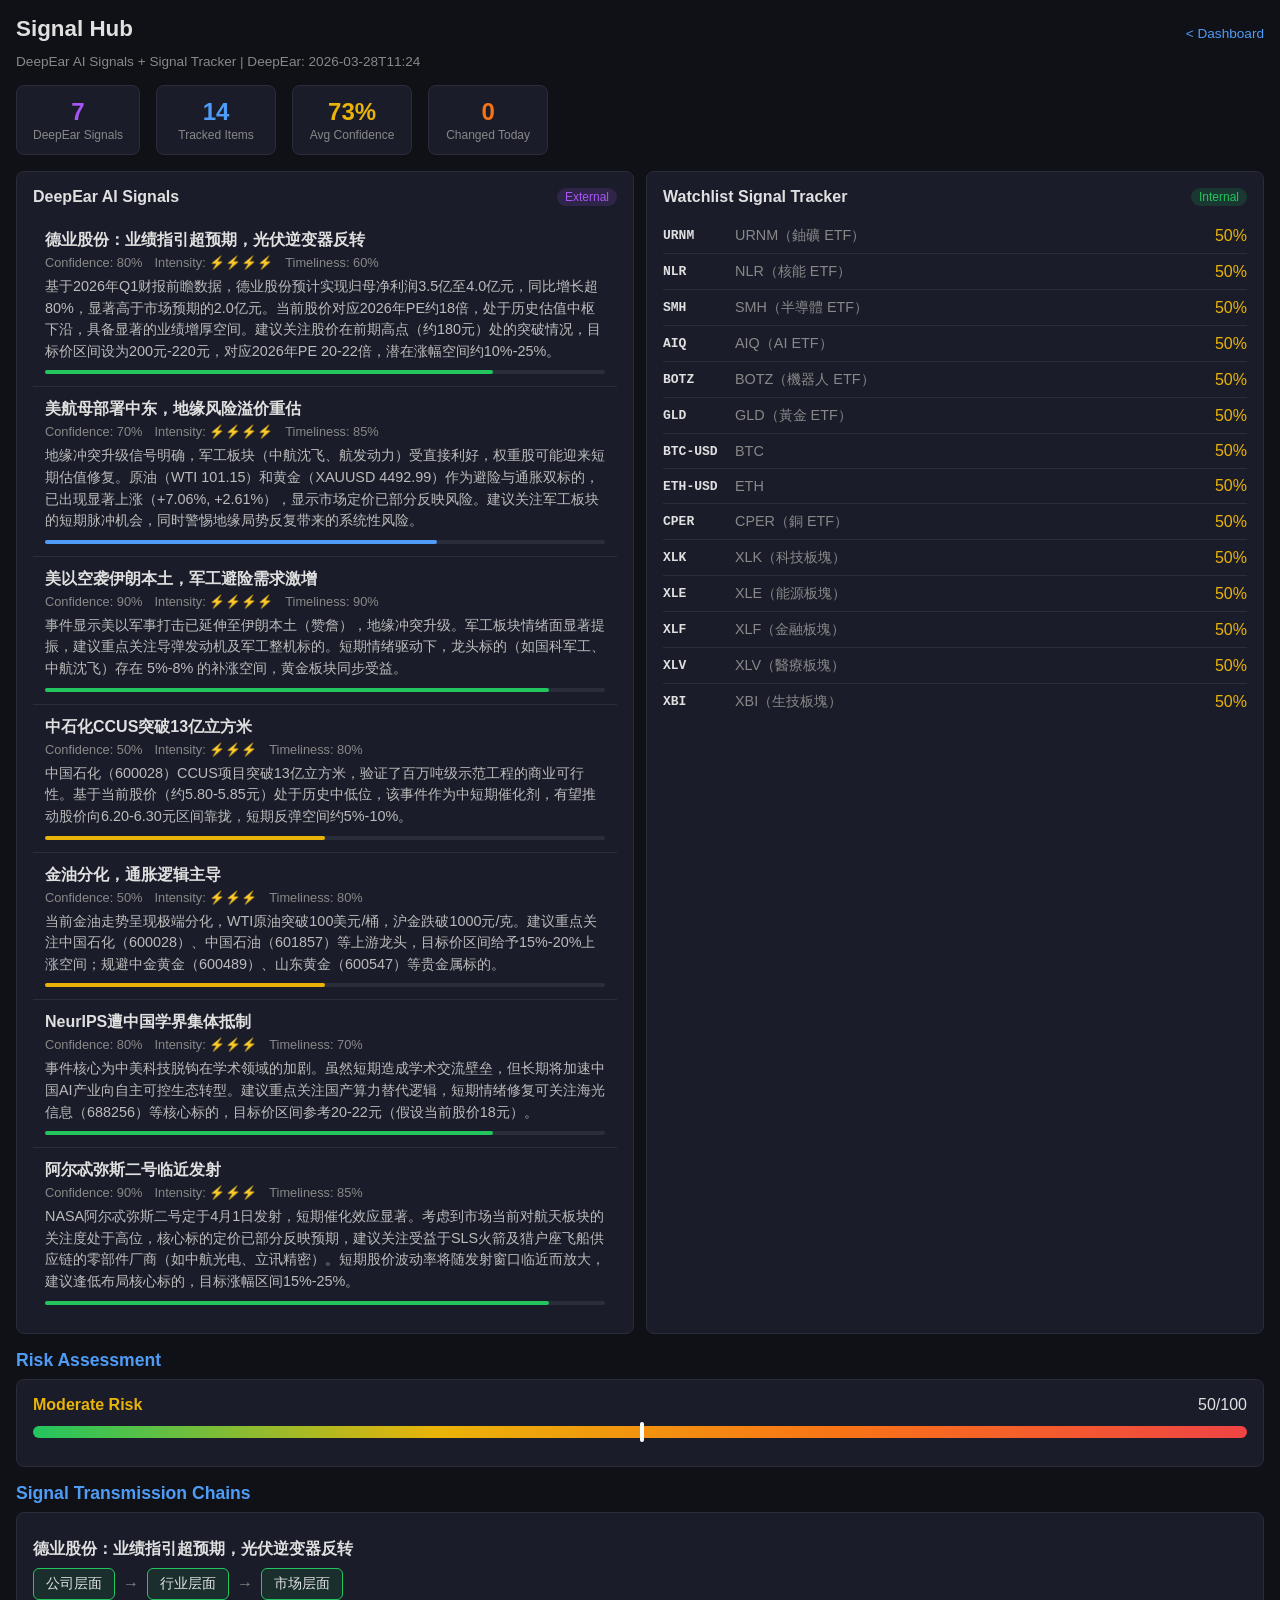
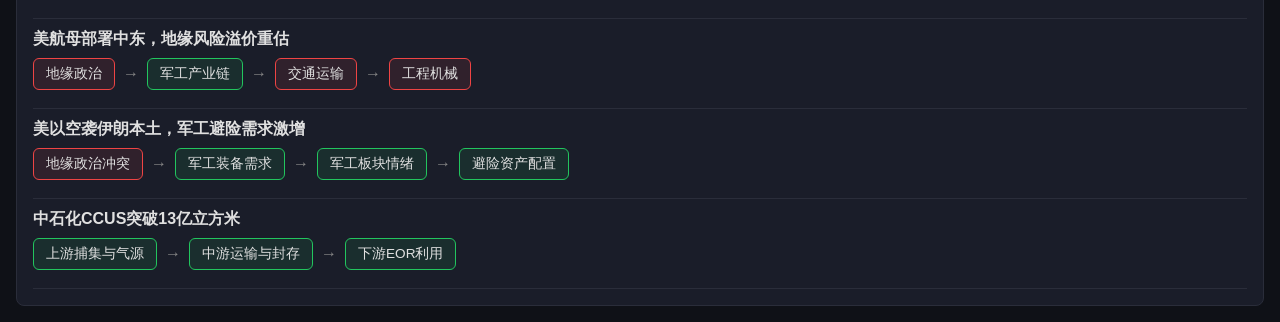
==== web/signals.html @ 38050b6e "feat: Signal Hub 面板 + DeepEar/Tracker 整合 - 新增 signals.html (Signal Hub 面板) - 整合 DeepEar AI 信號 + Sign" ====
<!DOCTYPE html>
<html lang="zh-TW">
<head>
<meta charset="UTF-8">
<meta name="viewport" content="width=device-width, initial-scale=1.0">
<title>Market Intel — Signal Hub</title>
<style>
:root {
  --bg: #0f1117; --card: #1a1d29; --border: #2a2d3a;
  --text: #e0e0e0; --muted: #888; --accent: #4f9cf7;
  --green: #22c55e; --red: #ef4444; --yellow: #eab308; --orange: #f97316;
  --purple: #a855f7;
}
* { margin: 0; padding: 0; box-sizing: border-box; }
body { font-family: -apple-system, BlinkMacSystemFont, 'Segoe UI', sans-serif; background: var(--bg); color: var(--text); padding: 16px; }
h1 { font-size: 1.4em; margin-bottom: 8px; }
h2 { font-size: 1.1em; color: var(--accent); margin: 16px 0 8px; }
.subtitle { color: var(--muted); font-size: 0.85em; margin-bottom: 16px; }
.grid { display: grid; gap: 12px; }
.grid-2 { grid-template-columns: repeat(auto-fit, minmax(400px, 1fr)); }
.card { background: var(--card); border: 1px solid var(--border); border-radius: 8px; padding: 16px; }
.card-header { display: flex; justify-content: space-between; align-items: center; margin-bottom: 12px; }
.card-title { font-weight: 600; }
.badge { font-size: 0.75em; padding: 2px 8px; border-radius: 10px; }
.badge-green { background: rgba(34,197,94,0.15); color: var(--green); }
.badge-yellow { background: rgba(234,179,8,0.15); color: var(--yellow); }
.badge-red { background: rgba(239,68,68,0.15); color: var(--red); }
.badge-purple { background: rgba(168,85,247,0.15); color: var(--purple); }

/* DeepEar Signal Cards */
.signal-item { padding: 12px; border-bottom: 1px solid var(--border); }
.signal-item:last-child { border-bottom: none; }
.signal-title { font-weight: 600; margin-bottom: 4px; }
.signal-meta { display: flex; gap: 12px; font-size: 0.8em; color: var(--muted); margin-bottom: 6px; }
.signal-summary { font-size: 0.9em; line-height: 1.5; color: #bbb; }
.confidence-bar { height: 4px; border-radius: 2px; background: var(--border); margin-top: 8px; }
.confidence-fill { height: 100%; border-radius: 2px; transition: width 0.3s; }

/* Tracker */
.tracker-row { display: flex; align-items: center; padding: 8px 0; border-bottom: 1px solid var(--border); gap: 12px; }
.tracker-row:last-child { border-bottom: none; }
.tracker-ticker { font-weight: 700; min-width: 60px; font-family: monospace; }
.tracker-name { flex: 1; color: var(--muted); font-size: 0.9em; }
.tracker-conf { min-width: 60px; text-align: right; }
.conf-high { color: var(--green); }
.conf-mid { color: var(--yellow); }
.conf-low { color: var(--red); }
.evolution-tag { font-size: 0.75em; padding: 1px 6px; border-radius: 4px; }

/* Transmission Chain */
.chain { display: flex; align-items: center; gap: 8px; flex-wrap: wrap; margin: 8px 0; }
.chain-node { padding: 6px 12px; border-radius: 6px; font-size: 0.85em; border: 1px solid var(--border); }
.chain-arrow { color: var(--muted); }
.chain-bullish { border-color: var(--green); background: rgba(34,197,94,0.1); }
.chain-bearish { border-color: var(--red); background: rgba(239,68,68,0.1); }

/* Stats */
.stats-row { display: flex; gap: 16px; margin-bottom: 16px; flex-wrap: wrap; }
.stat-box { background: var(--card); border: 1px solid var(--border); border-radius: 8px; padding: 12px 16px; min-width: 120px; text-align: center; }
.stat-value { font-size: 1.5em; font-weight: 700; }
.stat-label { font-size: 0.75em; color: var(--muted); margin-top: 2px; }

/* Risk */
.risk-meter { height: 12px; border-radius: 6px; background: linear-gradient(to right, var(--green), var(--yellow), var(--orange), var(--red)); position: relative; margin: 12px 0; }
.risk-marker { position: absolute; top: -4px; width: 4px; height: 20px; background: white; border-radius: 2px; }

.nav-link { color: var(--accent); text-decoration: none; font-size: 0.85em; }
.nav-link:hover { text-decoration: underline; }
#loading { text-align: center; color: var(--muted); padding: 40px; }
.error { color: var(--red); text-align: center; padding: 20px; }
</style>
</head>
<body>

<div style="display:flex; justify-content:space-between; align-items:center; margin-bottom:4px;">
  <h1>Signal Hub</h1>
  <a href="index.html" class="nav-link">< Dashboard</a>
</div>
<div class="subtitle">DeepEar AI Signals + Signal Tracker | <span id="updated"></span></div>

<div class="stats-row" id="stats"></div>

<div class="grid grid-2">
  <!-- DeepEar Signals -->
  <div class="card">
    <div class="card-header">
      <span class="card-title">DeepEar AI Signals</span>
      <span class="badge badge-purple">External</span>
    </div>
    <div id="deepear-list"><div id="loading">Loading...</div></div>
  </div>

  <!-- Signal Tracker -->
  <div class="card">
    <div class="card-header">
      <span class="card-title">Watchlist Signal Tracker</span>
      <span class="badge badge-green">Internal</span>
    </div>
    <div id="tracker-list"><div id="loading">Loading...</div></div>
  </div>
</div>

<!-- Risk Assessment -->
<h2>Risk Assessment</h2>
<div class="card" id="risk-card" style="display:none;">
  <div class="card-header">
    <span class="card-title" id="risk-level"></span>
    <span id="risk-score"></span>
  </div>
  <div class="risk-meter"><div class="risk-marker" id="risk-marker"></div></div>
  <div id="risk-factors" style="font-size:0.9em; color:var(--muted);"></div>
</div>

<!-- Transmission Chains (from DeepEar) -->
<h2>Signal Transmission Chains</h2>
<div class="card" id="chains-card">
  <div id="chains-list"><div id="loading">Loading...</div></div>
</div>

<script>
const BASE = window.location.href.includes('github.io') ? '' : '';

async function loadJSON(file) {
  try {
    const r = await fetch(file + '?t=' + Date.now());
    if (!r.ok) return null;
    return await r.json();
  } catch { return null; }
}

function confColor(c) {
  if (c >= 0.7) return 'conf-high';
  if (c >= 0.4) return 'conf-mid';
  return 'conf-low';
}

function confBarColor(c) {
  if (c >= 0.8) return 'var(--green)';
  if (c >= 0.6) return 'var(--accent)';
  if (c >= 0.4) return 'var(--yellow)';
  return 'var(--red)';
}

function renderDeepEar(data) {
  const el = document.getElementById('deepear-list');
  if (!data || !data.signals || !data.signals.length) {
    el.innerHTML = '<div class="error">No signals available</div>';
    return;
  }
  el.innerHTML = data.signals.map(s => `
    <div class="signal-item">
      <div class="signal-title">${s.title || 'Untitled'}</div>
      <div class="signal-meta">
        <span>Confidence: ${(s.confidence*100).toFixed(0)}%</span>
        <span>Intensity: ${'&#9889;'.repeat(Math.min(s.intensity||0, 5))}</span>
        <span>Timeliness: ${((s.timeliness||0)*100).toFixed(0)}%</span>
      </div>
      <div class="signal-summary">${(s.summary||'').substring(0, 200)}${(s.summary||'').length > 200 ? '...' : ''}</div>
      <div class="confidence-bar">
        <div class="confidence-fill" style="width:${(s.confidence||0)*100}%;background:${confBarColor(s.confidence||0)}"></div>
      </div>
    </div>
  `).join('');

  document.getElementById('updated').textContent = 'DeepEar: ' + (data.fetched_at || '').substring(0, 16);
}

function renderTracker(data) {
  const el = document.getElementById('tracker-list');
  if (!data || !data.signals || !data.signals.length) {
    el.innerHTML = '<div class="error">No tracked signals</div>';
    return;
  }

  const sorted = [...data.signals].sort((a, b) => (b.confidence || 0) - (a.confidence || 0));
  el.innerHTML = sorted.map(s => {
    const lastEvo = (s.evolution_history || []).slice(-1)[0];
    let evoTag = '';
    if (lastEvo) {
      const colors = { strengthened: 'badge-green', weakened: 'badge-yellow', falsified: 'badge-red' };
      const icons = { strengthened: '&#x1F7E2;', weakened: '&#x1F7E1;', falsified: '&#x1F534;' };
      evoTag = `<span class="evolution-tag ${colors[lastEvo.evolution] || ''}">${icons[lastEvo.evolution] || ''} ${lastEvo.evolution}</span>`;
    }
    return `
      <div class="tracker-row">
        <span class="tracker-ticker">${s.ticker}</span>
        <span class="tracker-name">${s.name || ''} ${evoTag}</span>
        <span class="tracker-conf ${confColor(s.confidence || 0)}">${((s.confidence||0)*100).toFixed(0)}%</span>
      </div>
    `;
  }).join('');
}

function renderChains(data) {
  const el = document.getElementById('chains-list');
  if (!data || !data.signals) { el.innerHTML = '<div class="error">No chains</div>'; return; }

  const withChains = data.signals.filter(s => s.transmission_chain && s.transmission_chain.length > 0);
  if (!withChains.length) { el.innerHTML = '<div style="color:var(--muted);padding:12px;">No transmission chains available</div>'; return; }

  el.innerHTML = withChains.slice(0, 4).map(s => {
    const chain = s.transmission_chain.map(n => {
      const cls = (n.impact_type || '').includes('利好') ? 'chain-bullish' : 'chain-bearish';
      return `<span class="chain-node ${cls}" title="${n.logic || ''}">${n.node_name}</span>`;
    }).join('<span class="chain-arrow">&#x2192;</span>');
    return `
      <div style="padding:10px 0;border-bottom:1px solid var(--border);">
        <div style="font-weight:600;margin-bottom:6px;">${s.title}</div>
        <div class="chain">${chain}</div>
      </div>
    `;
  }).join('');
}

function renderStats(deepear, tracker) {
  const el = document.getElementById('stats');
  const sigCount = deepear?.signal_count || 0;
  const trackCount = tracker?.signals?.length || 0;
  const avgConf = deepear?.signals?.length
    ? (deepear.signals.reduce((a, s) => a + (s.confidence || 0), 0) / deepear.signals.length * 100).toFixed(0)
    : '-';
  const changed = tracker?.signals?.filter(s => {
    const h = s.evolution_history || [];
    const today = new Date().toISOString().slice(0, 10);
    return h.length && h[h.length - 1].date === today;
  }).length || 0;

  el.innerHTML = `
    <div class="stat-box"><div class="stat-value" style="color:var(--purple)">${sigCount}</div><div class="stat-label">DeepEar Signals</div></div>
    <div class="stat-box"><div class="stat-value" style="color:var(--accent)">${trackCount}</div><div class="stat-label">Tracked Items</div></div>
    <div class="stat-box"><div class="stat-value" style="color:var(--yellow)">${avgConf}%</div><div class="stat-label">Avg Confidence</div></div>
    <div class="stat-box"><div class="stat-value" style="color:var(--orange)">${changed}</div><div class="stat-label">Changed Today</div></div>
  `;
}

async function init() {
  const [deepear, tracker] = await Promise.all([
    loadJSON('deepear-signals.json'),
    loadJSON('signal-tracker.json'),
  ]);

  renderDeepEar(deepear);
  renderTracker(tracker);
  renderChains(deepear);
  renderStats(deepear, tracker);

  // Risk (from skills output if available, otherwise estimate)
  const riskCard = document.getElementById('risk-card');
  if (tracker && tracker.signals) {
    const avgConf = tracker.signals.reduce((a, s) => a + (s.confidence || 0.5), 0) / tracker.signals.length;
    const riskScore = Math.max(0, Math.min(100, Math.round((1 - avgConf) * 100)));
    const level = riskScore >= 70 ? 'High Risk' : riskScore >= 50 ? 'Moderate Risk' : riskScore >= 30 ? 'Low Risk' : 'Very Low Risk';
    const levelColor = riskScore >= 70 ? 'var(--red)' : riskScore >= 50 ? 'var(--yellow)' : 'var(--green)';

    document.getElementById('risk-level').textContent = level;
    document.getElementById('risk-level').style.color = levelColor;
    document.getElementById('risk-score').textContent = riskScore + '/100';
    document.getElementById('risk-marker').style.left = riskScore + '%';
    riskCard.style.display = 'block';
  }
}

init();
</script>
</body>
</html>
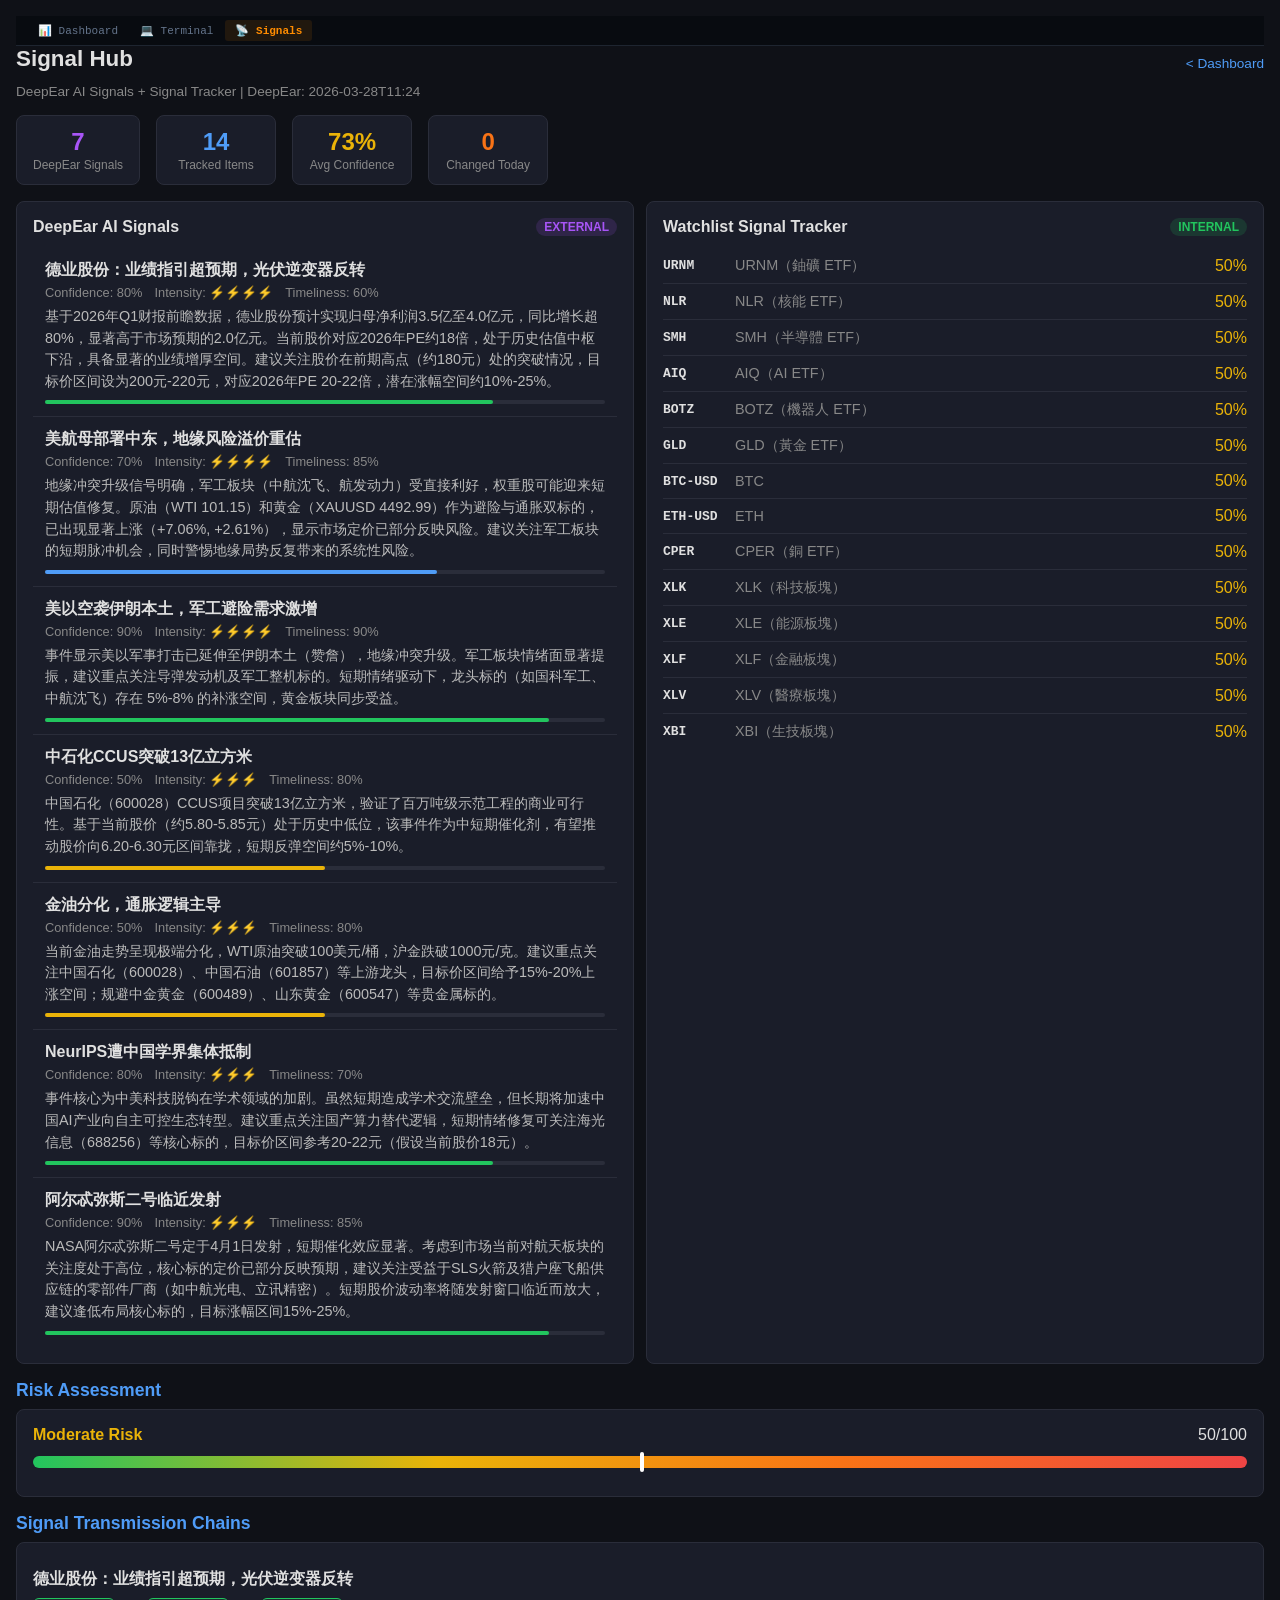
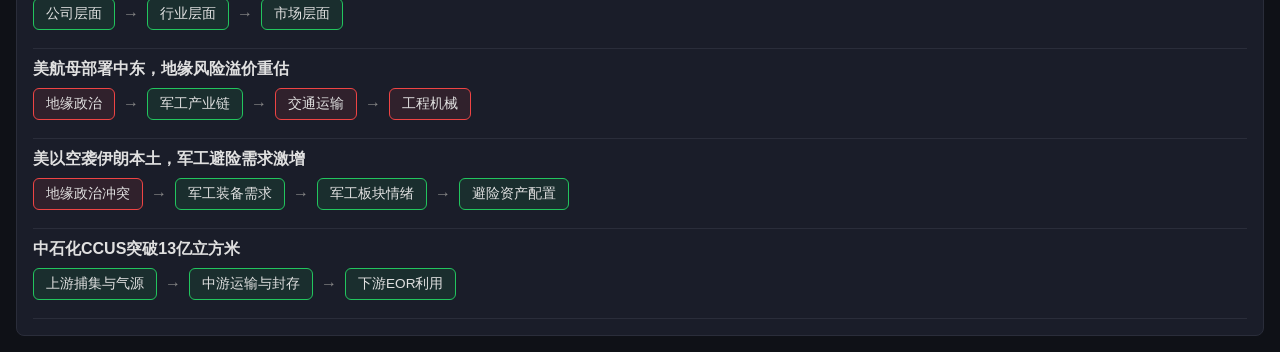
==== commit 1f947b8d: "feat: 共用 CSS/JS + 跨頁導覽列（Round 3） - 新增 shared.css：統一色彩 token、導覽列、utility classes、badge 樣式 - 新增 shared" ====
--- a/web/signals.html
+++ b/web/signals.html
@@ -4,6 +4,7 @@
 <meta charset="UTF-8">
 <meta name="viewport" content="width=device-width, initial-scale=1.0">
 <title>Market Intel — Signal Hub</title>
+<link rel="stylesheet" href="shared.css">
 <style>
 :root {
   --bg: #0f1117; --card: #1a1d29; --border: #2a2d3a;
@@ -117,9 +118,8 @@
   <div id="chains-list"><div id="loading">Loading...</div></div>
 </div>
 
+<script src="shared.js"></script>
 <script>
-const BASE = window.location.href.includes('github.io') ? '' : '';
-
 async function loadJSON(file) {
   try {
     const r = await fetch(file + '?t=' + Date.now());
@@ -260,6 +260,7 @@
   }
 }
 
+renderNav();
 init();
 </script>
 </body>
--- a/web/shared.css
+++ b/web/shared.css
@@ -0,0 +1,82 @@
+/* ═══════════════════════════════════════════════════════
+   Market Intel — Shared Styles
+   Common variables, resets, navigation, utility classes
+   ═══════════════════════════════════════════════════════ */
+
+/* ── Color Tokens (unified across all pages) ── */
+:root {
+  --mi-bg: #0B0F19;
+  --mi-bg-card: #1A2235;
+  --mi-bg-row: #0f1319;
+  --mi-bg-hover: #161c24;
+  --mi-border: #1e2530;
+  --mi-text: #e2e8f0;
+  --mi-text-dim: #64748b;
+  --mi-text-muted: #94a3b8;
+  --mi-green: #10b981;
+  --mi-red: #ef4444;
+  --mi-orange: #ff8c00;
+  --mi-amber: #ffb347;
+  --mi-blue: #1e90ff;
+  --mi-cyan: #00e5ff;
+  --mi-purple: #b388ff;
+}
+
+/* ── Navigation Bar ── */
+.mi-nav {
+  display: flex;
+  align-items: center;
+  gap: 2px;
+  padding: 4px 12px;
+  background: #080b10;
+  border-bottom: 1px solid var(--mi-border, #1e2530);
+  font-family: 'SF Mono', 'Fira Code', 'Consolas', monospace;
+  font-size: 11px;
+  z-index: 9999;
+}
+.mi-nav-link {
+  color: var(--mi-text-dim, #64748b);
+  text-decoration: none;
+  padding: 4px 10px;
+  border-radius: 3px;
+  transition: all 0.15s;
+}
+.mi-nav-link:hover {
+  color: var(--mi-text, #e2e8f0);
+  background: var(--mi-bg-hover, #161c24);
+}
+.mi-nav-link.active {
+  color: var(--mi-orange, #ff8c00);
+  background: rgba(255, 140, 0, 0.1);
+  font-weight: 600;
+}
+
+/* ── Utility Classes ── */
+.up { color: var(--mi-green, #10b981); }
+.dn { color: var(--mi-red, #ef4444); }
+.nt { color: var(--mi-text-dim, #64748b); }
+.org { color: var(--mi-orange, #ff8c00); }
+.bold { font-weight: 600; }
+.dm { color: var(--mi-text-dim, #64748b); }
+.wh { color: var(--mi-text, #e2e8f0); }
+.amb { color: var(--mi-amber, #ffb347); }
+
+/* ── Badge Styles ── */
+.badge {
+  display: inline-block;
+  padding: 1px 6px;
+  border-radius: 3px;
+  font-size: 9px;
+  font-weight: 600;
+  text-transform: uppercase;
+}
+.badge-up { background: rgba(16, 185, 129, 0.15); color: var(--mi-green); }
+.badge-dn { background: rgba(239, 68, 68, 0.15); color: var(--mi-red); }
+.badge-nt { background: rgba(100, 116, 139, 0.15); color: var(--mi-text-dim); }
+.badge-org { background: rgba(255, 140, 0, 0.15); color: var(--mi-orange); }
+
+/* ── Responsive ── */
+@media (max-width: 768px) {
+  .mi-nav { font-size: 10px; padding: 3px 6px; }
+  .mi-nav-link { padding: 3px 6px; }
+}
